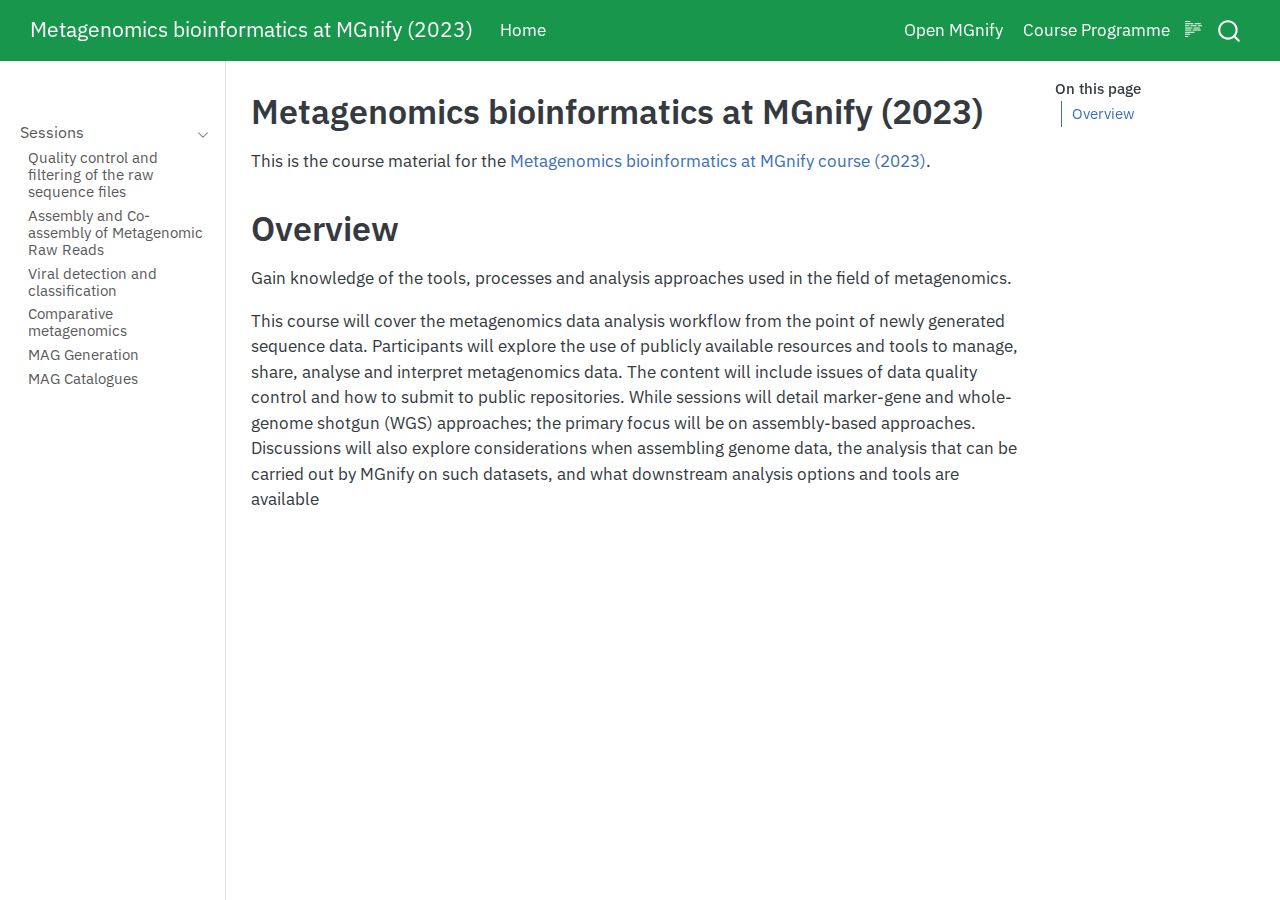
==== index.html @ c2b7a3cc "Built site for gh-pages" ====
<!DOCTYPE html>
<html xmlns="http://www.w3.org/1999/xhtml" lang="en" xml:lang="en"><head>

<meta charset="utf-8">
<meta name="generator" content="quarto-1.5.56">

<meta name="viewport" content="width=device-width, initial-scale=1.0, user-scalable=yes">


<title>Metagenomics bioinformatics at MGnify (2023)</title>
<style>
code{white-space: pre-wrap;}
span.smallcaps{font-variant: small-caps;}
div.columns{display: flex; gap: min(4vw, 1.5em);}
div.column{flex: auto; overflow-x: auto;}
div.hanging-indent{margin-left: 1.5em; text-indent: -1.5em;}
ul.task-list{list-style: none;}
ul.task-list li input[type="checkbox"] {
  width: 0.8em;
  margin: 0 0.8em 0.2em -1em; /* quarto-specific, see https://github.com/quarto-dev/quarto-cli/issues/4556 */ 
  vertical-align: middle;
}
</style>


<script src="site_libs/quarto-nav/quarto-nav.js"></script>
<script src="site_libs/quarto-nav/headroom.min.js"></script>
<script src="site_libs/clipboard/clipboard.min.js"></script>
<script src="site_libs/quarto-search/autocomplete.umd.js"></script>
<script src="site_libs/quarto-search/fuse.min.js"></script>
<script src="site_libs/quarto-search/quarto-search.js"></script>
<meta name="quarto:offset" content="./">
<link href="./static/mgnify_logo.png" rel="icon" type="image/png">
<script src="site_libs/quarto-html/quarto.js"></script>
<script src="site_libs/quarto-html/popper.min.js"></script>
<script src="site_libs/quarto-html/tippy.umd.min.js"></script>
<script src="site_libs/quarto-html/anchor.min.js"></script>
<link href="site_libs/quarto-html/tippy.css" rel="stylesheet">
<link href="site_libs/quarto-html/quarto-syntax-highlighting.css" rel="stylesheet" id="quarto-text-highlighting-styles">
<script src="site_libs/bootstrap/bootstrap.min.js"></script>
<link href="site_libs/bootstrap/bootstrap-icons.css" rel="stylesheet">
<link href="site_libs/bootstrap/bootstrap.min.css" rel="stylesheet" id="quarto-bootstrap" data-mode="light">
<script id="quarto-search-options" type="application/json">{
  "location": "navbar",
  "copy-button": false,
  "collapse-after": 3,
  "panel-placement": "end",
  "type": "overlay",
  "limit": 50,
  "keyboard-shortcut": [
    "f",
    "/",
    "s"
  ],
  "show-item-context": false,
  "language": {
    "search-no-results-text": "No results",
    "search-matching-documents-text": "matching documents",
    "search-copy-link-title": "Copy link to search",
    "search-hide-matches-text": "Hide additional matches",
    "search-more-match-text": "more match in this document",
    "search-more-matches-text": "more matches in this document",
    "search-clear-button-title": "Clear",
    "search-text-placeholder": "",
    "search-detached-cancel-button-title": "Cancel",
    "search-submit-button-title": "Submit",
    "search-label": "Search"
  }
}</script>


</head>

<body class="nav-sidebar docked nav-fixed">

<div id="quarto-search-results"></div>
  <header id="quarto-header" class="headroom fixed-top">
    <nav class="navbar navbar-expand-lg " data-bs-theme="dark">
      <div class="navbar-container container-fluid">
      <div class="navbar-brand-container mx-auto">
    <a class="navbar-brand" href="./index.html">
    <span class="navbar-title">Metagenomics bioinformatics at MGnify (2023)</span>
    </a>
  </div>
            <div id="quarto-search" class="" title="Search"></div>
          <button class="navbar-toggler" type="button" data-bs-toggle="collapse" data-bs-target="#navbarCollapse" aria-controls="navbarCollapse" role="menu" aria-expanded="false" aria-label="Toggle navigation" onclick="if (window.quartoToggleHeadroom) { window.quartoToggleHeadroom(); }">
  <span class="navbar-toggler-icon"></span>
</button>
          <div class="collapse navbar-collapse" id="navbarCollapse">
            <ul class="navbar-nav navbar-nav-scroll me-auto">
  <li class="nav-item">
    <a class="nav-link active" href="./index.html" aria-current="page"> 
<span class="menu-text">Home</span></a>
  </li>  
</ul>
            <ul class="navbar-nav navbar-nav-scroll ms-auto">
  <li class="nav-item">
    <a class="nav-link" href="https://www.ebi.ac.uk/metagenomics"> 
<span class="menu-text">Open MGnify</span></a>
  </li>  
  <li class="nav-item">
    <a class="nav-link" href="https://www.ebi.ac.uk/training/events/metagenomics-bioinformatics-1/#vf-tabs__section--tab2"> 
<span class="menu-text">Course Programme</span></a>
  </li>  
</ul>
          </div> <!-- /navcollapse -->
            <div class="quarto-navbar-tools">
  <a href="" class="quarto-reader-toggle quarto-navigation-tool px-1" onclick="window.quartoToggleReader(); return false;" title="Toggle reader mode">
  <div class="quarto-reader-toggle-btn">
  <i class="bi"></i>
  </div>
</a>
</div>
      </div> <!-- /container-fluid -->
    </nav>
  <nav class="quarto-secondary-nav">
    <div class="container-fluid d-flex">
      <button type="button" class="quarto-btn-toggle btn" data-bs-toggle="collapse" role="button" data-bs-target=".quarto-sidebar-collapse-item" aria-controls="quarto-sidebar" aria-expanded="false" aria-label="Toggle sidebar navigation" onclick="if (window.quartoToggleHeadroom) { window.quartoToggleHeadroom(); }">
        <i class="bi bi-layout-text-sidebar-reverse"></i>
      </button>
        <nav class="quarto-page-breadcrumbs" aria-label="breadcrumb"><ol class="breadcrumb"><li class="breadcrumb-item">Metagenomics bioinformatics at MGnify (2023)</li></ol></nav>
        <a class="flex-grow-1" role="navigation" data-bs-toggle="collapse" data-bs-target=".quarto-sidebar-collapse-item" aria-controls="quarto-sidebar" aria-expanded="false" aria-label="Toggle sidebar navigation" onclick="if (window.quartoToggleHeadroom) { window.quartoToggleHeadroom(); }">      
        </a>
      <button type="button" class="btn quarto-search-button" aria-label="Search" onclick="window.quartoOpenSearch();">
        <i class="bi bi-search"></i>
      </button>
    </div>
  </nav>
</header>
<!-- content -->
<div id="quarto-content" class="quarto-container page-columns page-rows-contents page-layout-article page-navbar">
<!-- sidebar -->
  <nav id="quarto-sidebar" class="sidebar collapse collapse-horizontal quarto-sidebar-collapse-item sidebar-navigation docked overflow-auto">
        <div class="mt-2 flex-shrink-0 align-items-center">
        <div class="sidebar-search">
        <div id="quarto-search" class="" title="Search"></div>
        </div>
        </div>
    <div class="sidebar-menu-container"> 
    <ul class="list-unstyled mt-1">
        <li class="sidebar-item sidebar-item-section">
      <div class="sidebar-item-container"> 
            <a class="sidebar-item-text sidebar-link text-start" data-bs-toggle="collapse" data-bs-target="#quarto-sidebar-section-1" role="navigation" aria-expanded="true">
 <span class="menu-text">Sessions</span></a>
          <a class="sidebar-item-toggle text-start" data-bs-toggle="collapse" data-bs-target="#quarto-sidebar-section-1" role="navigation" aria-expanded="true" aria-label="Toggle section">
            <i class="bi bi-chevron-right ms-2"></i>
          </a> 
      </div>
      <ul id="quarto-sidebar-section-1" class="collapse list-unstyled sidebar-section depth1 show">  
          <li class="sidebar-item">
  <div class="sidebar-item-container"> 
  <a href="./sessions/qc.html" class="sidebar-item-text sidebar-link">
 <span class="menu-text">Quality control and filtering of the raw sequence files</span></a>
  </div>
</li>
          <li class="sidebar-item">
  <div class="sidebar-item-container"> 
  <a href="./sessions/assemblies.html" class="sidebar-item-text sidebar-link">
 <span class="menu-text">Assembly and Co-assembly of Metagenomic Raw Reads</span></a>
  </div>
</li>
          <li class="sidebar-item">
  <div class="sidebar-item-container"> 
  <a href="./sessions/virify.html" class="sidebar-item-text sidebar-link">
 <span class="menu-text">Viral detection and classification</span></a>
  </div>
</li>
          <li class="sidebar-item">
  <div class="sidebar-item-container"> 
  <a href="./sessions/comparative_metagenomics.html" class="sidebar-item-text sidebar-link">
 <span class="menu-text">Comparative metagenomics</span></a>
  </div>
</li>
          <li class="sidebar-item">
  <div class="sidebar-item-container"> 
  <a href="./sessions/mags.html" class="sidebar-item-text sidebar-link">
 <span class="menu-text">MAG Generation</span></a>
  </div>
</li>
          <li class="sidebar-item">
  <div class="sidebar-item-container"> 
  <a href="./sessions/mag_catalogues.html" class="sidebar-item-text sidebar-link">
 <span class="menu-text">MAG Catalogues</span></a>
  </div>
</li>
      </ul>
  </li>
    </ul>
    </div>
</nav>
<div id="quarto-sidebar-glass" class="quarto-sidebar-collapse-item" data-bs-toggle="collapse" data-bs-target=".quarto-sidebar-collapse-item"></div>
<!-- margin-sidebar -->
    <div id="quarto-margin-sidebar" class="sidebar margin-sidebar">
        <nav id="TOC" role="doc-toc" class="toc-active">
    <h2 id="toc-title">On this page</h2>
   
  <ul>
  <li><a href="#overview" id="toc-overview" class="nav-link active" data-scroll-target="#overview">Overview</a></li>
  </ul>
</nav>
    </div>
<!-- main -->
<main class="content" id="quarto-document-content">

<header id="title-block-header" class="quarto-title-block default">
<div class="quarto-title">
<h1 class="title">Metagenomics bioinformatics at MGnify (2023)</h1>
</div>



<div class="quarto-title-meta">

    
  
    
  </div>
  


</header>


<p>This is the course material for the <a href="https://www.ebi.ac.uk/training/events/metagenomics-bioinformatics-1">Metagenomics bioinformatics at MGnify course (2023)</a>.</p>
<section id="overview" class="level1">
<h1>Overview</h1>
<p>Gain knowledge of the tools, processes and analysis approaches used in the field of metagenomics.</p>
<p>This course will cover the metagenomics data analysis workflow from the point of newly generated sequence data. Participants will explore the use of publicly available resources and tools to manage, share, analyse and interpret metagenomics data. The content will include issues of data quality control and how to submit to public repositories. While sessions will detail marker-gene and whole-genome shotgun (WGS) approaches; the primary focus will be on assembly-based approaches. Discussions will also explore considerations when assembling genome data, the analysis that can be carried out by MGnify on such datasets, and what downstream analysis options and tools are available</p>


</section>

</main> <!-- /main -->
<script id="quarto-html-after-body" type="application/javascript">
window.document.addEventListener("DOMContentLoaded", function (event) {
  const toggleBodyColorMode = (bsSheetEl) => {
    const mode = bsSheetEl.getAttribute("data-mode");
    const bodyEl = window.document.querySelector("body");
    if (mode === "dark") {
      bodyEl.classList.add("quarto-dark");
      bodyEl.classList.remove("quarto-light");
    } else {
      bodyEl.classList.add("quarto-light");
      bodyEl.classList.remove("quarto-dark");
    }
  }
  const toggleBodyColorPrimary = () => {
    const bsSheetEl = window.document.querySelector("link#quarto-bootstrap");
    if (bsSheetEl) {
      toggleBodyColorMode(bsSheetEl);
    }
  }
  toggleBodyColorPrimary();  
  const icon = "";
  const anchorJS = new window.AnchorJS();
  anchorJS.options = {
    placement: 'right',
    icon: icon
  };
  anchorJS.add('.anchored');
  const isCodeAnnotation = (el) => {
    for (const clz of el.classList) {
      if (clz.startsWith('code-annotation-')) {                     
        return true;
      }
    }
    return false;
  }
  const onCopySuccess = function(e) {
    // button target
    const button = e.trigger;
    // don't keep focus
    button.blur();
    // flash "checked"
    button.classList.add('code-copy-button-checked');
    var currentTitle = button.getAttribute("title");
    button.setAttribute("title", "Copied!");
    let tooltip;
    if (window.bootstrap) {
      button.setAttribute("data-bs-toggle", "tooltip");
      button.setAttribute("data-bs-placement", "left");
      button.setAttribute("data-bs-title", "Copied!");
      tooltip = new bootstrap.Tooltip(button, 
        { trigger: "manual", 
          customClass: "code-copy-button-tooltip",
          offset: [0, -8]});
      tooltip.show();    
    }
    setTimeout(function() {
      if (tooltip) {
        tooltip.hide();
        button.removeAttribute("data-bs-title");
        button.removeAttribute("data-bs-toggle");
        button.removeAttribute("data-bs-placement");
      }
      button.setAttribute("title", currentTitle);
      button.classList.remove('code-copy-button-checked');
    }, 1000);
    // clear code selection
    e.clearSelection();
  }
  const getTextToCopy = function(trigger) {
      const codeEl = trigger.previousElementSibling.cloneNode(true);
      for (const childEl of codeEl.children) {
        if (isCodeAnnotation(childEl)) {
          childEl.remove();
        }
      }
      return codeEl.innerText;
  }
  const clipboard = new window.ClipboardJS('.code-copy-button:not([data-in-quarto-modal])', {
    text: getTextToCopy
  });
  clipboard.on('success', onCopySuccess);
  if (window.document.getElementById('quarto-embedded-source-code-modal')) {
    // For code content inside modals, clipBoardJS needs to be initialized with a container option
    // TODO: Check when it could be a function (https://github.com/zenorocha/clipboard.js/issues/860)
    const clipboardModal = new window.ClipboardJS('.code-copy-button[data-in-quarto-modal]', {
      text: getTextToCopy,
      container: window.document.getElementById('quarto-embedded-source-code-modal')
    });
    clipboardModal.on('success', onCopySuccess);
  }
    var localhostRegex = new RegExp(/^(?:http|https):\/\/localhost\:?[0-9]*\//);
    var mailtoRegex = new RegExp(/^mailto:/);
      var filterRegex = new RegExp("https:\/\/course24\.mgnify\.org");
    var isInternal = (href) => {
        return filterRegex.test(href) || localhostRegex.test(href) || mailtoRegex.test(href);
    }
    // Inspect non-navigation links and adorn them if external
 	var links = window.document.querySelectorAll('a[href]:not(.nav-link):not(.navbar-brand):not(.toc-action):not(.sidebar-link):not(.sidebar-item-toggle):not(.pagination-link):not(.no-external):not([aria-hidden]):not(.dropdown-item):not(.quarto-navigation-tool):not(.about-link)');
    for (var i=0; i<links.length; i++) {
      const link = links[i];
      if (!isInternal(link.href)) {
        // undo the damage that might have been done by quarto-nav.js in the case of
        // links that we want to consider external
        if (link.dataset.originalHref !== undefined) {
          link.href = link.dataset.originalHref;
        }
      }
    }
  function tippyHover(el, contentFn, onTriggerFn, onUntriggerFn) {
    const config = {
      allowHTML: true,
      maxWidth: 500,
      delay: 100,
      arrow: false,
      appendTo: function(el) {
          return el.parentElement;
      },
      interactive: true,
      interactiveBorder: 10,
      theme: 'quarto',
      placement: 'bottom-start',
    };
    if (contentFn) {
      config.content = contentFn;
    }
    if (onTriggerFn) {
      config.onTrigger = onTriggerFn;
    }
    if (onUntriggerFn) {
      config.onUntrigger = onUntriggerFn;
    }
    window.tippy(el, config); 
  }
  const noterefs = window.document.querySelectorAll('a[role="doc-noteref"]');
  for (var i=0; i<noterefs.length; i++) {
    const ref = noterefs[i];
    tippyHover(ref, function() {
      // use id or data attribute instead here
      let href = ref.getAttribute('data-footnote-href') || ref.getAttribute('href');
      try { href = new URL(href).hash; } catch {}
      const id = href.replace(/^#\/?/, "");
      const note = window.document.getElementById(id);
      if (note) {
        return note.innerHTML;
      } else {
        return "";
      }
    });
  }
  const xrefs = window.document.querySelectorAll('a.quarto-xref');
  const processXRef = (id, note) => {
    // Strip column container classes
    const stripColumnClz = (el) => {
      el.classList.remove("page-full", "page-columns");
      if (el.children) {
        for (const child of el.children) {
          stripColumnClz(child);
        }
      }
    }
    stripColumnClz(note)
    if (id === null || id.startsWith('sec-')) {
      // Special case sections, only their first couple elements
      const container = document.createElement("div");
      if (note.children && note.children.length > 2) {
        container.appendChild(note.children[0].cloneNode(true));
        for (let i = 1; i < note.children.length; i++) {
          const child = note.children[i];
          if (child.tagName === "P" && child.innerText === "") {
            continue;
          } else {
            container.appendChild(child.cloneNode(true));
            break;
          }
        }
        if (window.Quarto?.typesetMath) {
          window.Quarto.typesetMath(container);
        }
        return container.innerHTML
      } else {
        if (window.Quarto?.typesetMath) {
          window.Quarto.typesetMath(note);
        }
        return note.innerHTML;
      }
    } else {
      // Remove any anchor links if they are present
      const anchorLink = note.querySelector('a.anchorjs-link');
      if (anchorLink) {
        anchorLink.remove();
      }
      if (window.Quarto?.typesetMath) {
        window.Quarto.typesetMath(note);
      }
      // TODO in 1.5, we should make sure this works without a callout special case
      if (note.classList.contains("callout")) {
        return note.outerHTML;
      } else {
        return note.innerHTML;
      }
    }
  }
  for (var i=0; i<xrefs.length; i++) {
    const xref = xrefs[i];
    tippyHover(xref, undefined, function(instance) {
      instance.disable();
      let url = xref.getAttribute('href');
      let hash = undefined; 
      if (url.startsWith('#')) {
        hash = url;
      } else {
        try { hash = new URL(url).hash; } catch {}
      }
      if (hash) {
        const id = hash.replace(/^#\/?/, "");
        const note = window.document.getElementById(id);
        if (note !== null) {
          try {
            const html = processXRef(id, note.cloneNode(true));
            instance.setContent(html);
          } finally {
            instance.enable();
            instance.show();
          }
        } else {
          // See if we can fetch this
          fetch(url.split('#')[0])
          .then(res => res.text())
          .then(html => {
            const parser = new DOMParser();
            const htmlDoc = parser.parseFromString(html, "text/html");
            const note = htmlDoc.getElementById(id);
            if (note !== null) {
              const html = processXRef(id, note);
              instance.setContent(html);
            } 
          }).finally(() => {
            instance.enable();
            instance.show();
          });
        }
      } else {
        // See if we can fetch a full url (with no hash to target)
        // This is a special case and we should probably do some content thinning / targeting
        fetch(url)
        .then(res => res.text())
        .then(html => {
          const parser = new DOMParser();
          const htmlDoc = parser.parseFromString(html, "text/html");
          const note = htmlDoc.querySelector('main.content');
          if (note !== null) {
            // This should only happen for chapter cross references
            // (since there is no id in the URL)
            // remove the first header
            if (note.children.length > 0 && note.children[0].tagName === "HEADER") {
              note.children[0].remove();
            }
            const html = processXRef(null, note);
            instance.setContent(html);
          } 
        }).finally(() => {
          instance.enable();
          instance.show();
        });
      }
    }, function(instance) {
    });
  }
      let selectedAnnoteEl;
      const selectorForAnnotation = ( cell, annotation) => {
        let cellAttr = 'data-code-cell="' + cell + '"';
        let lineAttr = 'data-code-annotation="' +  annotation + '"';
        const selector = 'span[' + cellAttr + '][' + lineAttr + ']';
        return selector;
      }
      const selectCodeLines = (annoteEl) => {
        const doc = window.document;
        const targetCell = annoteEl.getAttribute("data-target-cell");
        const targetAnnotation = annoteEl.getAttribute("data-target-annotation");
        const annoteSpan = window.document.querySelector(selectorForAnnotation(targetCell, targetAnnotation));
        const lines = annoteSpan.getAttribute("data-code-lines").split(",");
        const lineIds = lines.map((line) => {
          return targetCell + "-" + line;
        })
        let top = null;
        let height = null;
        let parent = null;
        if (lineIds.length > 0) {
            //compute the position of the single el (top and bottom and make a div)
            const el = window.document.getElementById(lineIds[0]);
            top = el.offsetTop;
            height = el.offsetHeight;
            parent = el.parentElement.parentElement;
          if (lineIds.length > 1) {
            const lastEl = window.document.getElementById(lineIds[lineIds.length - 1]);
            const bottom = lastEl.offsetTop + lastEl.offsetHeight;
            height = bottom - top;
          }
          if (top !== null && height !== null && parent !== null) {
            // cook up a div (if necessary) and position it 
            let div = window.document.getElementById("code-annotation-line-highlight");
            if (div === null) {
              div = window.document.createElement("div");
              div.setAttribute("id", "code-annotation-line-highlight");
              div.style.position = 'absolute';
              parent.appendChild(div);
            }
            div.style.top = top - 2 + "px";
            div.style.height = height + 4 + "px";
            div.style.left = 0;
            let gutterDiv = window.document.getElementById("code-annotation-line-highlight-gutter");
            if (gutterDiv === null) {
              gutterDiv = window.document.createElement("div");
              gutterDiv.setAttribute("id", "code-annotation-line-highlight-gutter");
              gutterDiv.style.position = 'absolute';
              const codeCell = window.document.getElementById(targetCell);
              const gutter = codeCell.querySelector('.code-annotation-gutter');
              gutter.appendChild(gutterDiv);
            }
            gutterDiv.style.top = top - 2 + "px";
            gutterDiv.style.height = height + 4 + "px";
          }
          selectedAnnoteEl = annoteEl;
        }
      };
      const unselectCodeLines = () => {
        const elementsIds = ["code-annotation-line-highlight", "code-annotation-line-highlight-gutter"];
        elementsIds.forEach((elId) => {
          const div = window.document.getElementById(elId);
          if (div) {
            div.remove();
          }
        });
        selectedAnnoteEl = undefined;
      };
        // Handle positioning of the toggle
    window.addEventListener(
      "resize",
      throttle(() => {
        elRect = undefined;
        if (selectedAnnoteEl) {
          selectCodeLines(selectedAnnoteEl);
        }
      }, 10)
    );
    function throttle(fn, ms) {
    let throttle = false;
    let timer;
      return (...args) => {
        if(!throttle) { // first call gets through
            fn.apply(this, args);
            throttle = true;
        } else { // all the others get throttled
            if(timer) clearTimeout(timer); // cancel #2
            timer = setTimeout(() => {
              fn.apply(this, args);
              timer = throttle = false;
            }, ms);
        }
      };
    }
      // Attach click handler to the DT
      const annoteDls = window.document.querySelectorAll('dt[data-target-cell]');
      for (const annoteDlNode of annoteDls) {
        annoteDlNode.addEventListener('click', (event) => {
          const clickedEl = event.target;
          if (clickedEl !== selectedAnnoteEl) {
            unselectCodeLines();
            const activeEl = window.document.querySelector('dt[data-target-cell].code-annotation-active');
            if (activeEl) {
              activeEl.classList.remove('code-annotation-active');
            }
            selectCodeLines(clickedEl);
            clickedEl.classList.add('code-annotation-active');
          } else {
            // Unselect the line
            unselectCodeLines();
            clickedEl.classList.remove('code-annotation-active');
          }
        });
      }
  const findCites = (el) => {
    const parentEl = el.parentElement;
    if (parentEl) {
      const cites = parentEl.dataset.cites;
      if (cites) {
        return {
          el,
          cites: cites.split(' ')
        };
      } else {
        return findCites(el.parentElement)
      }
    } else {
      return undefined;
    }
  };
  var bibliorefs = window.document.querySelectorAll('a[role="doc-biblioref"]');
  for (var i=0; i<bibliorefs.length; i++) {
    const ref = bibliorefs[i];
    const citeInfo = findCites(ref);
    if (citeInfo) {
      tippyHover(citeInfo.el, function() {
        var popup = window.document.createElement('div');
        citeInfo.cites.forEach(function(cite) {
          var citeDiv = window.document.createElement('div');
          citeDiv.classList.add('hanging-indent');
          citeDiv.classList.add('csl-entry');
          var biblioDiv = window.document.getElementById('ref-' + cite);
          if (biblioDiv) {
            citeDiv.innerHTML = biblioDiv.innerHTML;
          }
          popup.appendChild(citeDiv);
        });
        return popup.innerHTML;
      });
    }
  }
});
</script>
</div> <!-- /content -->




</body></html>
---- site_libs/quarto-html/tippy.css ----
.tippy-box[data-animation=fade][data-state=hidden]{opacity:0}[data-tippy-root]{max-width:calc(100vw - 10px)}.tippy-box{position:relative;background-color:#333;color:#fff;border-radius:4px;font-size:14px;line-height:1.4;white-space:normal;outline:0;transition-property:transform,visibility,opacity}.tippy-box[data-placement^=top]>.tippy-arrow{bottom:0}.tippy-box[data-placement^=top]>.tippy-arrow:before{bottom:-7px;left:0;border-width:8px 8px 0;border-top-color:initial;transform-origin:center top}.tippy-box[data-placement^=bottom]>.tippy-arrow{top:0}.tippy-box[data-placement^=bottom]>.tippy-arrow:before{top:-7px;left:0;border-width:0 8px 8px;border-bottom-color:initial;transform-origin:center bottom}.tippy-box[data-placement^=left]>.tippy-arrow{right:0}.tippy-box[data-placement^=left]>.tippy-arrow:before{border-width:8px 0 8px 8px;border-left-color:initial;right:-7px;transform-origin:center left}.tippy-box[data-placement^=right]>.tippy-arrow{left:0}.tippy-box[data-placement^=right]>.tippy-arrow:before{left:-7px;border-width:8px 8px 8px 0;border-right-color:initial;transform-origin:center right}.tippy-box[data-inertia][data-state=visible]{transition-timing-function:cubic-bezier(.54,1.5,.38,1.11)}.tippy-arrow{width:16px;height:16px;color:#333}.tippy-arrow:before{content:"";position:absolute;border-color:transparent;border-style:solid}.tippy-content{position:relative;padding:5px 9px;z-index:1}
---- site_libs/quarto-html/quarto-syntax-highlighting.css ----
/* quarto syntax highlight colors */
:root {
  --quarto-hl-ot-color: #003B4F;
  --quarto-hl-at-color: #657422;
  --quarto-hl-ss-color: #20794D;
  --quarto-hl-an-color: #5E5E5E;
  --quarto-hl-fu-color: #4758AB;
  --quarto-hl-st-color: #20794D;
  --quarto-hl-cf-color: #003B4F;
  --quarto-hl-op-color: #5E5E5E;
  --quarto-hl-er-color: #AD0000;
  --quarto-hl-bn-color: #AD0000;
  --quarto-hl-al-color: #AD0000;
  --quarto-hl-va-color: #111111;
  --quarto-hl-bu-color: inherit;
  --quarto-hl-ex-color: inherit;
  --quarto-hl-pp-color: #AD0000;
  --quarto-hl-in-color: #5E5E5E;
  --quarto-hl-vs-color: #20794D;
  --quarto-hl-wa-color: #5E5E5E;
  --quarto-hl-do-color: #5E5E5E;
  --quarto-hl-im-color: #00769E;
  --quarto-hl-ch-color: #20794D;
  --quarto-hl-dt-color: #AD0000;
  --quarto-hl-fl-color: #AD0000;
  --quarto-hl-co-color: #5E5E5E;
  --quarto-hl-cv-color: #5E5E5E;
  --quarto-hl-cn-color: #8f5902;
  --quarto-hl-sc-color: #5E5E5E;
  --quarto-hl-dv-color: #AD0000;
  --quarto-hl-kw-color: #003B4F;
}

/* other quarto variables */
:root {
  --quarto-font-monospace: "IBM Plex Mono", Menlo, Monaco, Consolas, "Courier New", monospace;
}

pre > code.sourceCode > span {
  color: #003B4F;
}

code span {
  color: #003B4F;
}

code.sourceCode > span {
  color: #003B4F;
}

div.sourceCode,
div.sourceCode pre.sourceCode {
  color: #003B4F;
}

code span.ot {
  color: #003B4F;
  font-style: inherit;
}

code span.at {
  color: #657422;
  font-style: inherit;
}

code span.ss {
  color: #20794D;
  font-style: inherit;
}

code span.an {
  color: #5E5E5E;
  font-style: inherit;
}

code span.fu {
  color: #4758AB;
  font-style: inherit;
}

code span.st {
  color: #20794D;
  font-style: inherit;
}

code span.cf {
  color: #003B4F;
  font-weight: bold;
  font-style: inherit;
}

code span.op {
  color: #5E5E5E;
  font-style: inherit;
}

code span.er {
  color: #AD0000;
  font-style: inherit;
}

code span.bn {
  color: #AD0000;
  font-style: inherit;
}

code span.al {
  color: #AD0000;
  font-style: inherit;
}

code span.va {
  color: #111111;
  font-style: inherit;
}

code span.bu {
  font-style: inherit;
}

code span.ex {
  font-style: inherit;
}

code span.pp {
  color: #AD0000;
  font-style: inherit;
}

code span.in {
  color: #5E5E5E;
  font-style: inherit;
}

code span.vs {
  color: #20794D;
  font-style: inherit;
}

code span.wa {
  color: #5E5E5E;
  font-style: italic;
}

code span.do {
  color: #5E5E5E;
  font-style: italic;
}

code span.im {
  color: #00769E;
  font-style: inherit;
}

code span.ch {
  color: #20794D;
  font-style: inherit;
}

code span.dt {
  color: #AD0000;
  font-style: inherit;
}

code span.fl {
  color: #AD0000;
  font-style: inherit;
}

code span.co {
  color: #5E5E5E;
  font-style: inherit;
}

code span.cv {
  color: #5E5E5E;
  font-style: italic;
}

code span.cn {
  color: #8f5902;
  font-style: inherit;
}

code span.sc {
  color: #5E5E5E;
  font-style: inherit;
}

code span.dv {
  color: #AD0000;
  font-style: inherit;
}

code span.kw {
  color: #003B4F;
  font-weight: bold;
  font-style: inherit;
}

.prevent-inlining {
  content: "</";
}

/*# sourceMappingURL=debc5d5d77c3f9108843748ff7464032.css.map */
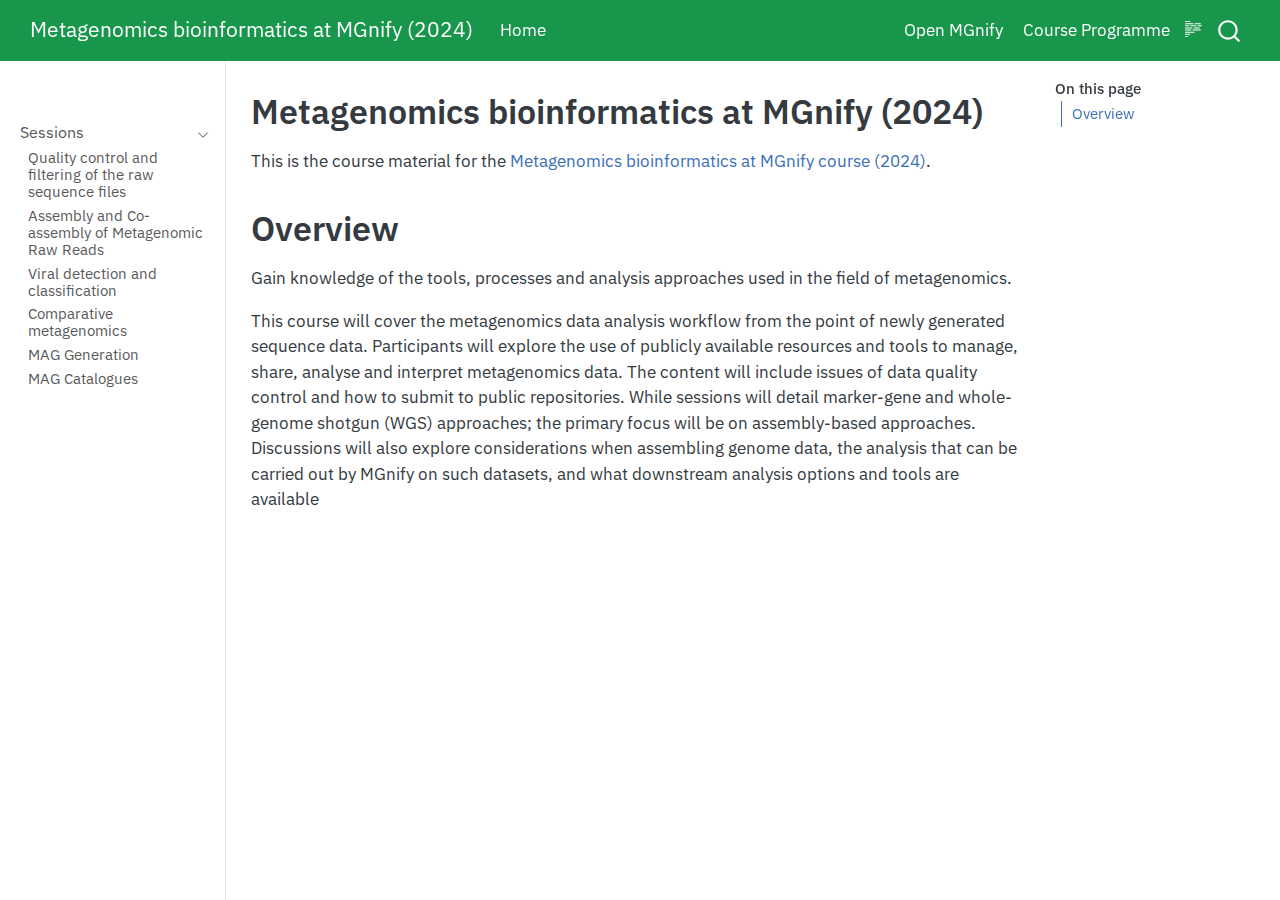
==== commit 939f73fb: "Built site for gh-pages" ====
--- a/index.html
+++ b/index.html
@@ -7,7 +7,7 @@
 <meta name="viewport" content="width=device-width, initial-scale=1.0, user-scalable=yes">
 
 
-<title>Metagenomics bioinformatics at MGnify (2023)</title>
+<title>Metagenomics bioinformatics at MGnify (2024)</title>
 <style>
 code{white-space: pre-wrap;}
 span.smallcaps{font-variant: small-caps;}
@@ -79,7 +79,7 @@
       <div class="navbar-container container-fluid">
       <div class="navbar-brand-container mx-auto">
     <a class="navbar-brand" href="./index.html">
-    <span class="navbar-title">Metagenomics bioinformatics at MGnify (2023)</span>
+    <span class="navbar-title">Metagenomics bioinformatics at MGnify (2024)</span>
     </a>
   </div>
             <div id="quarto-search" class="" title="Search"></div>
@@ -118,7 +118,7 @@
       <button type="button" class="quarto-btn-toggle btn" data-bs-toggle="collapse" role="button" data-bs-target=".quarto-sidebar-collapse-item" aria-controls="quarto-sidebar" aria-expanded="false" aria-label="Toggle sidebar navigation" onclick="if (window.quartoToggleHeadroom) { window.quartoToggleHeadroom(); }">
         <i class="bi bi-layout-text-sidebar-reverse"></i>
       </button>
-        <nav class="quarto-page-breadcrumbs" aria-label="breadcrumb"><ol class="breadcrumb"><li class="breadcrumb-item">Metagenomics bioinformatics at MGnify (2023)</li></ol></nav>
+        <nav class="quarto-page-breadcrumbs" aria-label="breadcrumb"><ol class="breadcrumb"><li class="breadcrumb-item">Metagenomics bioinformatics at MGnify (2024)</li></ol></nav>
         <a class="flex-grow-1" role="navigation" data-bs-toggle="collapse" data-bs-target=".quarto-sidebar-collapse-item" aria-controls="quarto-sidebar" aria-expanded="false" aria-label="Toggle sidebar navigation" onclick="if (window.quartoToggleHeadroom) { window.quartoToggleHeadroom(); }">      
         </a>
       <button type="button" class="btn quarto-search-button" aria-label="Search" onclick="window.quartoOpenSearch();">
@@ -204,7 +204,7 @@
 
 <header id="title-block-header" class="quarto-title-block default">
 <div class="quarto-title">
-<h1 class="title">Metagenomics bioinformatics at MGnify (2023)</h1>
+<h1 class="title">Metagenomics bioinformatics at MGnify (2024)</h1>
 </div>
 
 
@@ -221,7 +221,7 @@
 </header>
 
 
-<p>This is the course material for the <a href="https://www.ebi.ac.uk/training/events/metagenomics-bioinformatics-1">Metagenomics bioinformatics at MGnify course (2023)</a>.</p>
+<p>This is the course material for the <a href="https://www.ebi.ac.uk/training/events/metagenomics-bioinformatics-mgnify/">Metagenomics bioinformatics at MGnify course (2024)</a>.</p>
 <section id="overview" class="level1">
 <h1>Overview</h1>
 <p>Gain knowledge of the tools, processes and analysis approaches used in the field of metagenomics.</p>
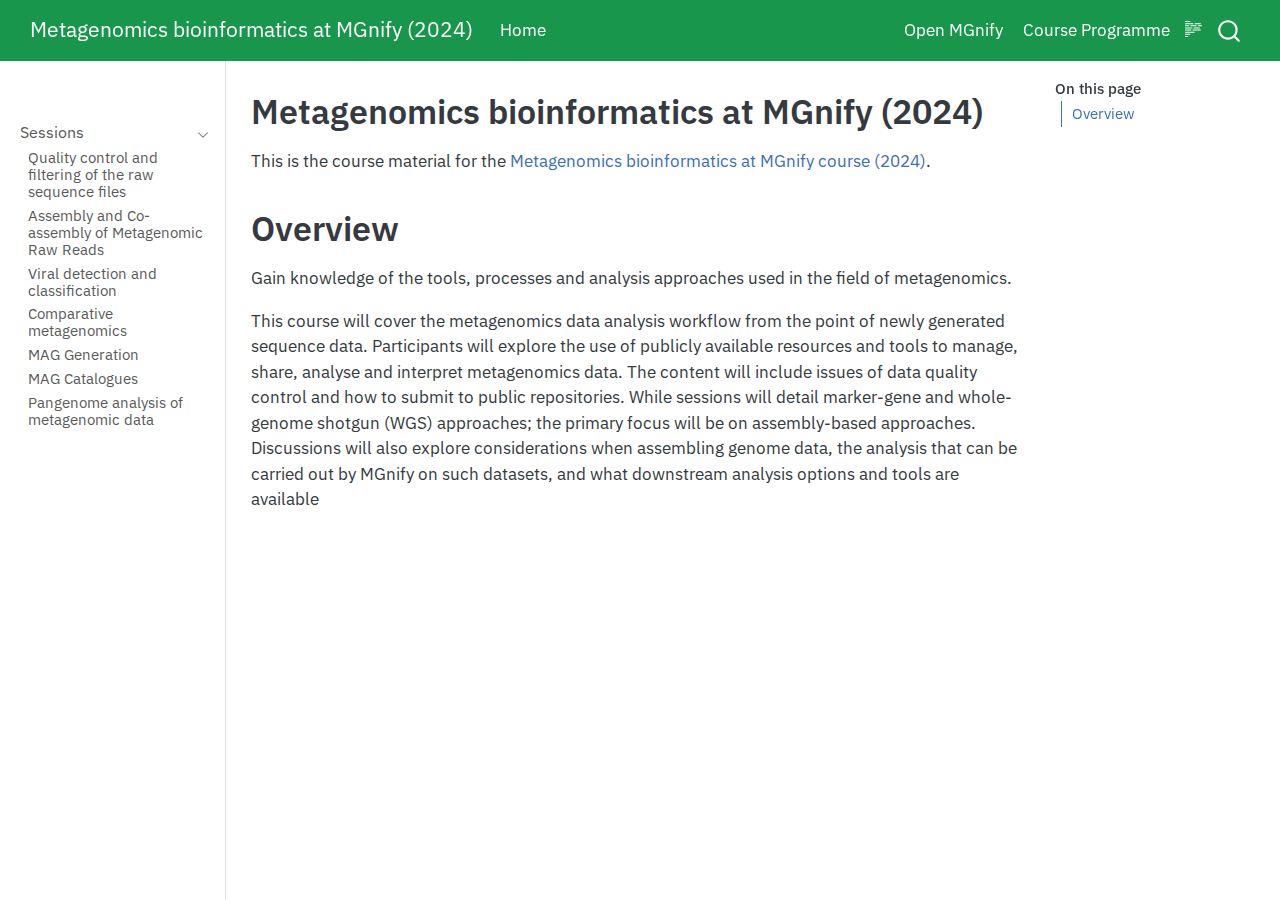
==== commit ae5f7436: "Built site for gh-pages" ====
--- a/index.html
+++ b/index.html
@@ -99,7 +99,7 @@
 <span class="menu-text">Open MGnify</span></a>
   </li>  
   <li class="nav-item">
-    <a class="nav-link" href="https://www.ebi.ac.uk/training/events/metagenomics-bioinformatics-1/#vf-tabs__section--tab2"> 
+    <a class="nav-link" href="https://www.ebi.ac.uk/training/events/metagenomics-bioinformatics-mgnify/#vf-tabs__section--tab2"> 
 <span class="menu-text">Course Programme</span></a>
   </li>  
 </ul>
@@ -181,6 +181,12 @@
   <div class="sidebar-item-container"> 
   <a href="./sessions/mag_catalogues.html" class="sidebar-item-text sidebar-link">
  <span class="menu-text">MAG Catalogues</span></a>
+  </div>
+</li>
+          <li class="sidebar-item">
+  <div class="sidebar-item-container"> 
+  <a href="./sessions/pangenome.html" class="sidebar-item-text sidebar-link">
+ <span class="menu-text">Pangenome analysis of metagenomic data</span></a>
   </div>
 </li>
       </ul>
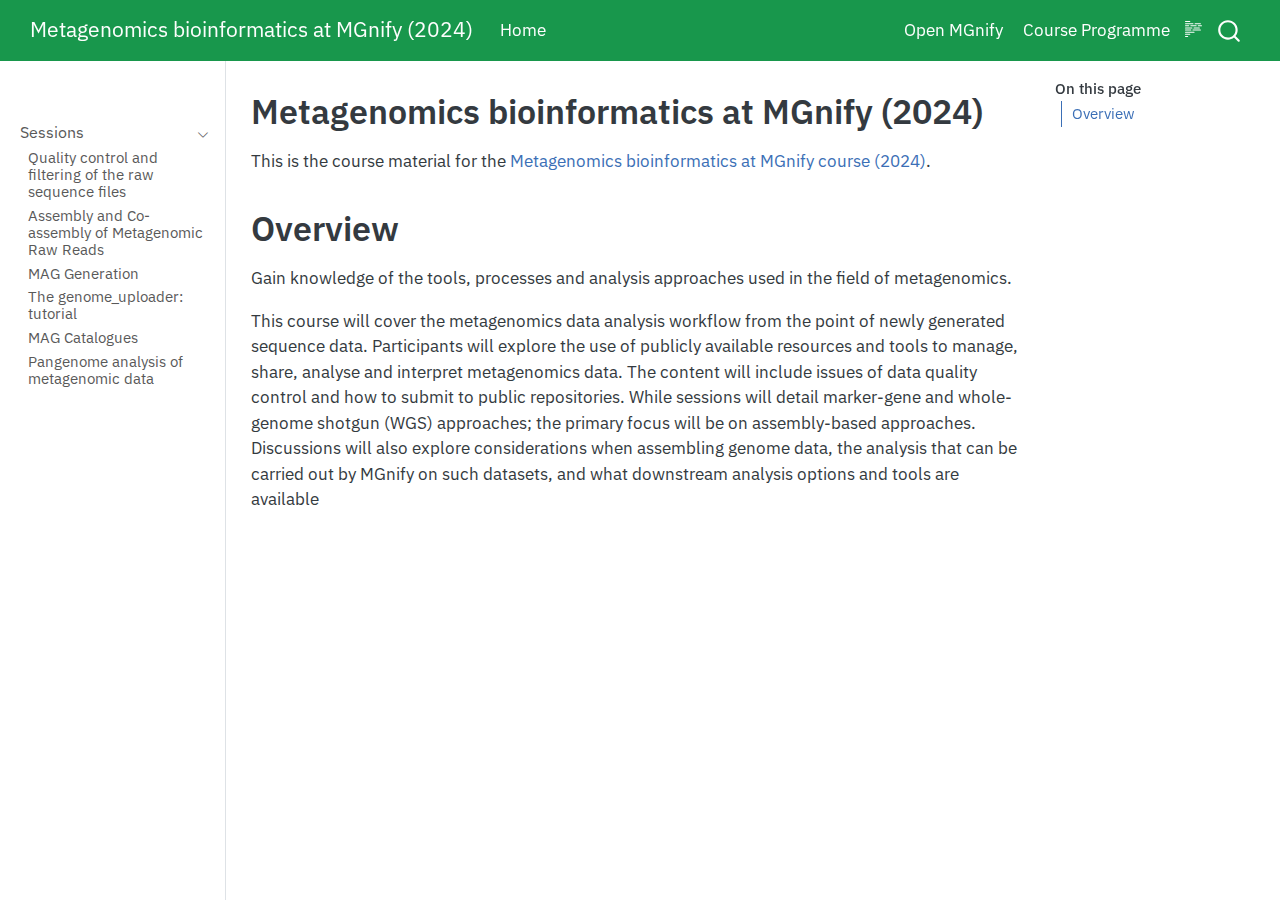
==== commit 6098b4ee: "Built site for gh-pages" ====
--- a/index.html
+++ b/index.html
@@ -2,7 +2,7 @@
 <html xmlns="http://www.w3.org/1999/xhtml" lang="en" xml:lang="en"><head>
 
 <meta charset="utf-8">
-<meta name="generator" content="quarto-1.5.56">
+<meta name="generator" content="quarto-1.5.57">
 
 <meta name="viewport" content="width=device-width, initial-scale=1.0, user-scalable=yes">
 
@@ -161,20 +161,14 @@
 </li>
           <li class="sidebar-item">
   <div class="sidebar-item-container"> 
-  <a href="./sessions/virify.html" class="sidebar-item-text sidebar-link">
- <span class="menu-text">Viral detection and classification</span></a>
+  <a href="./sessions/mags.html" class="sidebar-item-text sidebar-link">
+ <span class="menu-text">MAG Generation</span></a>
   </div>
 </li>
           <li class="sidebar-item">
   <div class="sidebar-item-container"> 
-  <a href="./sessions/comparative_metagenomics.html" class="sidebar-item-text sidebar-link">
- <span class="menu-text">Comparative metagenomics</span></a>
-  </div>
-</li>
-          <li class="sidebar-item">
-  <div class="sidebar-item-container"> 
-  <a href="./sessions/mags.html" class="sidebar-item-text sidebar-link">
- <span class="menu-text">MAG Generation</span></a>
+  <a href="./sessions/genome_uploader.html" class="sidebar-item-text sidebar-link">
+ <span class="menu-text">The genome_uploader: tutorial</span></a>
   </div>
 </li>
           <li class="sidebar-item">
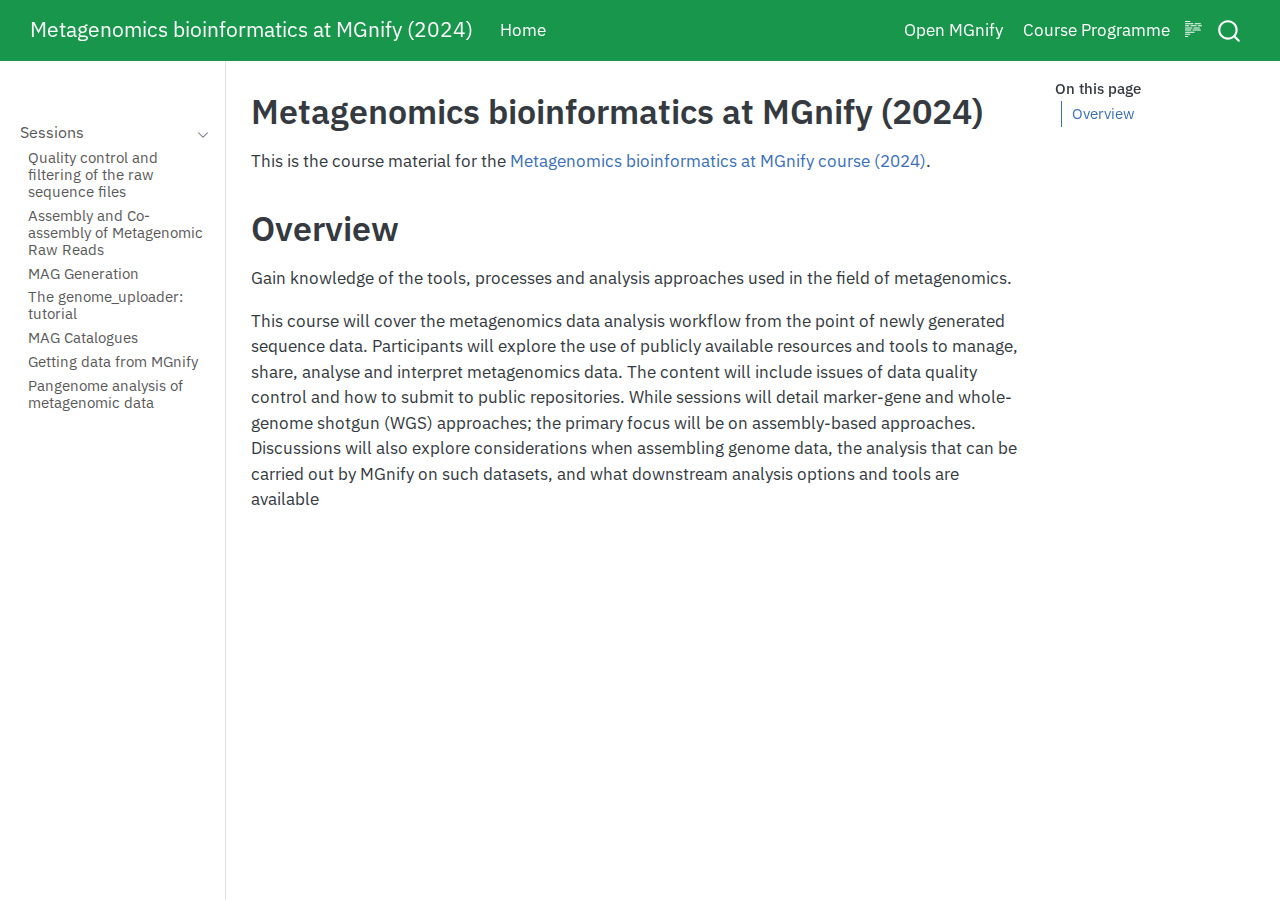
==== commit b51e3307: "Built site for gh-pages" ====
--- a/index.html
+++ b/index.html
@@ -175,6 +175,12 @@
   <div class="sidebar-item-container"> 
   <a href="./sessions/mag_catalogues.html" class="sidebar-item-text sidebar-link">
  <span class="menu-text">MAG Catalogues</span></a>
+  </div>
+</li>
+          <li class="sidebar-item">
+  <div class="sidebar-item-container"> 
+  <a href="./sessions/getting_data_from_mgnify.html" class="sidebar-item-text sidebar-link">
+ <span class="menu-text">Getting data from MGnify</span></a>
   </div>
 </li>
           <li class="sidebar-item">
